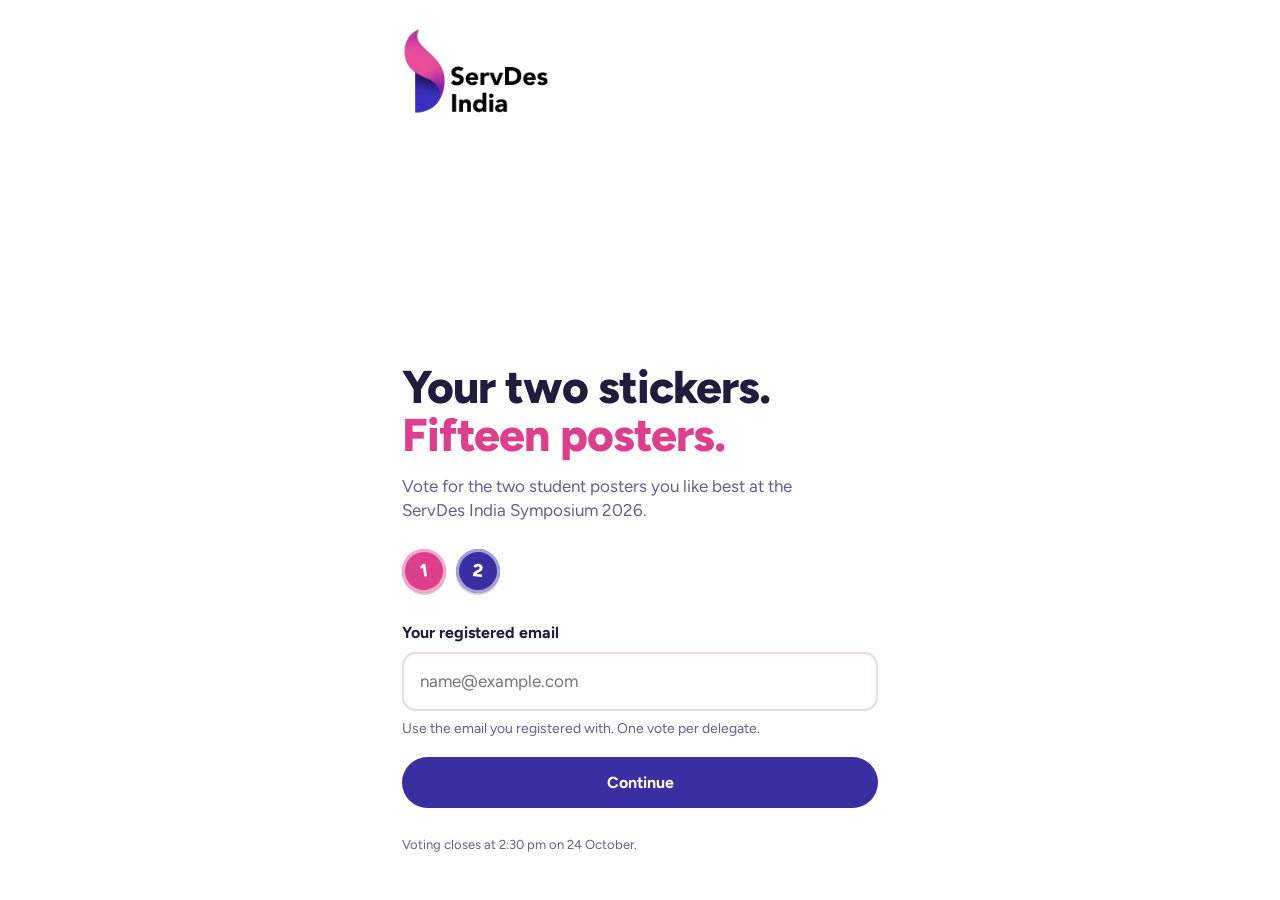
==== index.html @ 88c391ee "Poster voting site for ServDes India Symposium 2026" ====
<!DOCTYPE html>
<html lang="en">
<head>
<meta charset="utf-8">
<meta name="viewport" content="width=device-width, initial-scale=1, viewport-fit=cover">
<title>Poster voting – ServDes India Symposium 2026</title>
<link rel="preconnect" href="https://fonts.googleapis.com">
<link rel="preconnect" href="https://fonts.gstatic.com" crossorigin>
<link href="https://fonts.googleapis.com/css2?family=Figtree:wght@400;500;700;800&display=swap" rel="stylesheet">
<link rel="stylesheet" href="style.css">
<style>
/* ---------- sign-in ---------- */
.gate{min-height:100svh;display:flex;flex-direction:column;padding:28px 22px 32px;max-width:520px;margin:0 auto}
.gate .logo{width:150px;margin-bottom:auto}
.gate h1{font-size:clamp(34px,9vw,46px);line-height:1.04;letter-spacing:-.02em;margin:48px 0 14px;font-weight:800}
.gate h1 span{display:block;color:var(--magenta)}
.gate p.lede{color:var(--muted);font-size:17px;margin:0 0 26px;max-width:36ch}
.gate .stickers-demo{display:flex;gap:10px;margin-bottom:28px}
.gate .stickers-demo .sticker:first-child{transform:rotate(-8deg)}
.gate .stickers-demo .sticker:last-child{transform:rotate(6deg)}
.field label{display:block;font-weight:700;margin-bottom:8px}
.field input{
  width:100%;padding:15px 16px;border:2px solid var(--line);border-radius:14px;background:#fff;font-size:17px;
}
.field input:focus{border-color:var(--indigo);outline:none}
.field .hint{font-size:14px;color:var(--muted);margin-top:8px}
.gate .btn{width:100%;margin-top:18px}
.msg{margin-top:14px;padding:12px 14px;border-radius:12px;font-size:15px}
.msg.err{background:#FDECEA;color:var(--err)}
.msg.ok{background:#E7F5EE;color:var(--ok)}
.gate .foot{margin-top:28px;font-size:13px;color:var(--muted)}

/* ---------- gallery ---------- */
.bar{
  position:sticky;top:0;z-index:20;background:rgba(255,255,255,.94);backdrop-filter:blur(8px);
  border-bottom:1px solid var(--line);padding:calc(env(safe-area-inset-top,0px) + 10px) 16px 10px;
  display:flex;align-items:center;gap:12px;
}
.bar .who{flex:1;min-width:0}
.bar .who b{display:block;font-size:16px;white-space:nowrap;overflow:hidden;text-overflow:ellipsis}
.bar .who small{color:var(--muted);font-size:13px}
.tray{display:flex;gap:6px}
.tray .sticker{width:34px;height:34px;font-size:14px}
.intro{padding:18px 16px 6px;max-width:1100px;margin:0 auto}
.intro h2{margin:0 0 4px;font-size:22px;letter-spacing:-.01em}
.intro p{margin:0;color:var(--muted)}
.grid{
  display:grid;grid-template-columns:repeat(2,minmax(0,1fr));gap:14px;
  padding:14px 16px 130px;max-width:1100px;margin:0 auto;
}
@media (min-width:700px){.grid{grid-template-columns:repeat(3,1fr);gap:20px}}
@media (min-width:1000px){.grid{grid-template-columns:repeat(5,1fr)}}
.card{position:relative;background:none;border:0;padding:0;text-align:left;display:flex;flex-direction:column}
.thumb{
  position:relative;border-radius:10px;overflow:hidden;background:var(--wash);
  aspect-ratio:1684/2384;box-shadow:0 0 0 1px var(--line);
}
.thumb img{width:100%;height:100%;object-fit:cover}
.card.picked .thumb{box-shadow:0 0 0 3px var(--pick,var(--magenta))}
.num{
  position:absolute;left:8px;top:8px;background:rgba(33,27,62,.82);color:#fff;
  font-size:12px;font-weight:700;padding:3px 8px;border-radius:999px;
}
.card .stuck{position:absolute;right:-6px;top:-8px;transform:rotate(9deg) scale(.6);opacity:0;transition:transform .25s cubic-bezier(.3,1.6,.5,1),opacity .15s}
.card.picked .stuck{transform:rotate(9deg) scale(1);opacity:1}
.meta{padding:8px 2px 0}
.meta .team{font-weight:800;font-size:15px}
.meta .title{font-size:13px;color:var(--muted);display:-webkit-box;-webkit-line-clamp:2;-webkit-box-orient:vertical;overflow:hidden}
.place{
  margin-top:8px;border:2px solid var(--line);background:#fff;border-radius:999px;
  padding:9px 10px;font-weight:700;font-size:14px;min-height:42px;
}
.card.picked .place{background:var(--wash);border-color:transparent}

.dock{
  position:fixed;left:0;right:0;bottom:0;z-index:30;
  padding:12px 16px calc(env(safe-area-inset-bottom,0px) + 12px);
  background:#fff;border-top:1px solid var(--line);
  display:flex;align-items:center;gap:12px;
}
.dock .status{flex:1;font-size:14px;color:var(--muted)}
.dock .status b{color:var(--ink)}
.dock .btn{flex:none}

/* ---------- viewer ---------- */
.viewer{position:fixed;inset:0;z-index:50;background:#16122C;display:flex;flex-direction:column}
.viewer header,.viewer footer{display:flex;align-items:center;gap:10px;padding:10px 12px;color:#fff}
.viewer header{padding-top:calc(env(safe-area-inset-top,0px) + 10px)}
.viewer header .t{flex:1;min-width:0}
.viewer header .t b{display:block;white-space:nowrap;overflow:hidden;text-overflow:ellipsis}
.viewer header .t small{opacity:.7}
.viewer .stage{flex:1;overflow:auto;-webkit-overflow-scrolling:touch;display:flex}
.viewer .stage img{margin:auto;max-height:100%;max-width:100%;object-fit:contain;transition:none}
.viewer .stage.zoom img{max-height:none;max-width:none;width:240%}
.viewer footer{padding-bottom:calc(env(safe-area-inset-bottom,0px) + 12px)}
.icon{background:rgba(255,255,255,.12);border:0;color:#fff;width:46px;height:46px;border-radius:50%;font-size:20px;flex:none}
.viewer footer .btn{flex:1}
.viewer .hintz{color:rgba(255,255,255,.65);font-size:12px;text-align:center;padding:0 0 4px}

/* ---------- confirm & done ---------- */
.sheet{position:fixed;inset:0;z-index:60;background:rgba(22,18,44,.55);display:flex;align-items:flex-end;justify-content:center}
.sheet .panel{background:#fff;width:100%;max-width:520px;border-radius:22px 22px 0 0;padding:22px 20px calc(env(safe-area-inset-bottom,0px) + 20px)}
.sheet h3{margin:0 0 14px;font-size:22px}
.pick-row{display:flex;gap:12px;align-items:center;padding:10px 0;border-top:1px solid var(--line)}
.pick-row img{width:48px;border-radius:6px;box-shadow:0 0 0 1px var(--line)}
.pick-row > div:last-child{flex:1;min-width:0}
.pick-row b{display:block}
.pick-row small{color:var(--muted);display:-webkit-box;-webkit-line-clamp:1;-webkit-box-orient:vertical;overflow:hidden}
.sheet .actions{display:flex;gap:10px;margin-top:16px}
.sheet .actions .btn{flex:1}

.done{min-height:100svh;display:flex;flex-direction:column;justify-content:center;padding:32px 24px;max-width:520px;margin:0 auto;text-align:left}
.done .board{display:flex;gap:14px;margin-bottom:26px}
.done .board .p{position:relative;width:110px}
.done .board .p img{border-radius:8px;box-shadow:0 0 0 1px var(--line)}
.done .board .p .sticker{position:absolute;right:-10px;top:-10px;transform:rotate(9deg)}
.done h1{font-size:36px;line-height:1.05;margin:0 0 12px;letter-spacing:-.02em}
.done p{color:var(--muted);font-size:17px;margin:0 0 8px}
</style>
</head>
<body>

<!-- Sign-in -->
<section class="gate" id="gate">
  <img class="logo" src="assets/servdes-logo.png" alt="ServDes India">
  <h1>Your two stickers.<span>Fifteen posters.</span></h1>
  <p class="lede">Vote for the two student posters you like best at the ServDes India Symposium 2026.</p>
  <div class="stickers-demo" aria-hidden="true"><div class="sticker s1">1</div><div class="sticker s2">2</div></div>
  <form id="gateForm" novalidate>
    <div class="field">
      <label for="email">Your registered email</label>
      <input id="email" type="email" inputmode="email" autocomplete="email" autocapitalize="off" spellcheck="false" placeholder="name@example.com" required>
      <div class="hint">Use the email you registered with. One vote per delegate.</div>
    </div>
    <button class="btn" id="gateBtn" type="submit">Continue</button>
    <div class="msg hidden" id="gateMsg" role="alert"></div>
  </form>
  <p class="foot" id="closeNote"></p>
</section>

<!-- Gallery -->
<section id="gallery" class="hidden">
  <div class="bar">
    <div class="who"><b id="hello">Hi</b><small>Tap a poster to see it full size</small></div>
    <div class="tray" id="tray" aria-label="Your stickers"></div>
  </div>
  <div class="intro">
    <h2>Place your two stickers</h2>
    <p>Pick the two posters you like best. You can move a sticker until you submit.</p>
  </div>
  <div class="grid" id="grid"></div>
  <div class="dock">
    <div class="status" id="dockStatus"></div>
    <button class="btn magenta" id="reviewBtn" disabled>Submit votes</button>
  </div>
</section>

<!-- Full-size viewer -->
<div class="viewer hidden" id="viewer" role="dialog" aria-modal="true" aria-labelledby="vTeam">
  <header>
    <div class="t"><b id="vTeam"></b><small id="vNum"></small></div>
    <button class="icon" id="vClose" aria-label="Close">✕</button>
  </header>
  <div class="stage" id="vStage"><img id="vImg" alt=""></div>
  <div class="hintz">Double-tap to zoom</div>
  <footer>
    <button class="icon" id="vPrev" aria-label="Previous poster">‹</button>
    <button class="btn" id="vPlace">Place sticker</button>
    <button class="icon" id="vNext" aria-label="Next poster">›</button>
  </footer>
</div>

<!-- Confirm -->
<div class="sheet hidden" id="confirm" role="dialog" aria-modal="true" aria-labelledby="cTitle">
  <div class="panel">
    <h3 id="cTitle">Submit these two?</h3>
    <div id="cList"></div>
    <div class="msg hidden" id="cMsg" role="alert"></div>
    <div class="actions">
      <button class="btn secondary" id="cBack">Change</button>
      <button class="btn magenta" id="cSend">Submit votes</button>
    </div>
  </div>
</div>

<!-- Done -->
<section class="done hidden" id="done">
  <div class="board" id="doneBoard"></div>
  <h1 id="doneTitle">Your votes are in.</h1>
  <p id="doneText">Thank you for voting. Winners will be announced at the Awards and Recognition Ceremony at 4:00 PM in VKS 003.</p>
  <p style="margin-top:22px"><button class="btn secondary" id="another">Vote with another email</button></p>
</section>

<script src="config.js"></script>
<script src="posters.js"></script>
<script>
(function(){
  const C = window.VOTE_CONFIG, P = window.POSTERS, N = C.VOTES_PER_PERSON;
  const $ = id => document.getElementById(id);
  const state = { email:"", name:"", picks:[], view:0 };
  const byId = Object.fromEntries(P.map(p => [p.id, p]));

  const closeAt = new Date(C.CLOSE_AT);
  $("closeNote").textContent = "Voting closes at " + closeAt.toLocaleTimeString("en-IN",{hour:"numeric",minute:"2-digit",timeZone:"Asia/Kolkata"}) + " on 24 October.";

  const ERRORS = {
    missing_email: "Enter your registered email to continue.",
    not_registered: "This email isn't on the delegate list. Check the spelling, or ask at the registration desk to be added.",
    already_voted: "This email has already voted. Thank you for taking part.",
    closed: "Voting closed at 2:30 PM. Results will be announced at 4:00 PM.",
    bad_choices: "Pick exactly two different posters, then submit again.",
    network: "Couldn't reach the voting server. Check your internet connection and try again."
  };

  async function api(body){
    try{
      const r = await fetch(C.API_URL, { method:"POST", body: JSON.stringify(body) });
      return await r.json();
    }catch(e){ return { ok:false, error:"network" }; }
  }
  function show(el, text, kind){ el.textContent = text; el.className = "msg " + kind; }

  // already voted on this phone?
  try{
    const prev = JSON.parse(localStorage.getItem("servdes-voted") || "null");
    if(prev && prev.picks) { state.name = prev.name; state.picks = prev.picks; finish(true); }
  }catch(e){}

  /* ---- sign-in ---- */
  $("gateForm").addEventListener("submit", async e => {
    e.preventDefault();
    const email = $("email").value.trim().toLowerCase();
    const msg = $("gateMsg");
    if(!/^\S+@\S+\.\S+$/.test(email)){ show(msg, "Enter a valid email address, like name@example.com.", "err"); return; }
    $("gateBtn").disabled = true; $("gateBtn").textContent = "Checking…"; msg.className = "msg hidden";
    const res = await api({ action:"check", email });
    $("gateBtn").disabled = false; $("gateBtn").textContent = "Continue";
    if(!res.ok){ show(msg, ERRORS[res.error] || ERRORS.network, res.error === "already_voted" ? "ok" : "err"); return; }
    state.email = email; state.name = res.name || "";
    $("hello").textContent = state.name ? "Hi " + state.name.split(" ")[0] : "Hi there";
    $("gate").classList.add("hidden"); $("gallery").classList.remove("hidden");
    window.scrollTo(0,0);
  });

  /* ---- gallery ---- */
  const grid = $("grid");
  P.forEach((p, i) => {
    const card = document.createElement("div");
    card.className = "card"; card.dataset.id = p.id;
    card.innerHTML = `
      <button class="thumb" style="border:0;padding:0" aria-label="View ${p.team} poster full size">
        <img loading="lazy" src="posters/${p.id}-thumb.jpg" alt="">
        <span class="num">${p.id.replace("P","")}</span>
      </button>
      <div class="sticker s1 stuck" aria-hidden="true"></div>
      <div class="meta"><div class="team">${p.team}</div><div class="title">${p.title}</div></div>
      <button class="place">Place sticker</button>`;
    card.querySelector(".thumb").addEventListener("click", () => openViewer(i));
    card.querySelector(".place").addEventListener("click", () => toggle(p.id));
    grid.appendChild(card);
  });

  function toggle(id){
    const at = state.picks.indexOf(id);
    if(at > -1) state.picks.splice(at,1);
    else if(state.picks.length < N) state.picks.push(id);
    else { nudgeTray(); return false; }
    render(); return true;
  }
  function nudgeTray(){
    $("dockStatus").innerHTML = "<b>Both stickers placed.</b> Remove one to move it.";
    const t = $("tray"); t.animate([{transform:"translateX(0)"},{transform:"translateX(-6px)"},{transform:"translateX(6px)"},{transform:"translateX(0)"}],{duration:260});
  }
  function render(){
    document.querySelectorAll(".card").forEach(card => {
      const k = state.picks.indexOf(card.dataset.id);
      const st = card.querySelector(".stuck"), btn = card.querySelector(".place");
      card.classList.toggle("picked", k > -1);
      if(k > -1){
        st.className = "sticker s" + (k+1) + " stuck"; st.textContent = k+1;
        card.style.setProperty("--pick", k === 0 ? "var(--magenta)" : "var(--indigo)");
        btn.textContent = "Remove sticker";
      } else btn.textContent = "Place sticker";
    });
    const tray = $("tray"); tray.innerHTML = "";
    for(let i=0;i<N;i++){
      const used = i < state.picks.length;
      const s = document.createElement("div");
      s.className = "sticker " + (used ? "empty" : "s"+(i+1)); s.textContent = i+1;
      tray.appendChild(s);
    }
    const left = N - state.picks.length;
    $("dockStatus").innerHTML = left === 0 ? "<b>Both stickers placed.</b> Ready to submit." :
      `<b>${left} sticker${left>1?"s":""} left</b> to place`;
    $("reviewBtn").disabled = left !== 0;
    if(!$("viewer").classList.contains("hidden")) syncViewerBtn();
  }

  /* ---- viewer ---- */
  function openViewer(i){
    state.view = i; paintViewer();
    $("viewer").classList.remove("hidden"); document.body.style.overflow = "hidden";
    $("vClose").focus();
  }
  function paintViewer(){
    const p = P[state.view];
    $("vStage").classList.remove("zoom"); $("vStage").scrollTo(0,0);
    $("vImg").src = `posters/${p.id}.jpg`; $("vImg").alt = p.title;
    $("vTeam").textContent = p.team; $("vNum").textContent = "Poster " + p.id.replace("P","") + " of " + P.length;
    syncViewerBtn();
  }
  function syncViewerBtn(){
    const id = P[state.view].id, k = state.picks.indexOf(id);
    const b = $("vPlace");
    if(k > -1){ b.textContent = "Remove sticker " + (k+1); b.className = "btn secondary"; b.disabled = false; }
    else if(state.picks.length >= N){ b.textContent = "Both stickers placed"; b.className = "btn"; b.disabled = true; }
    else { b.textContent = "Place sticker " + (state.picks.length+1); b.className = "btn " + (state.picks.length ? "" : "magenta"); b.disabled = false; }
  }
  function closeViewer(){ $("viewer").classList.add("hidden"); document.body.style.overflow = ""; }
  $("vClose").onclick = closeViewer;
  $("vPrev").onclick = () => { state.view = (state.view - 1 + P.length) % P.length; paintViewer(); };
  $("vNext").onclick = () => { state.view = (state.view + 1) % P.length; paintViewer(); };
  $("vPlace").onclick = () => toggle(P[state.view].id);
  let lastTap = 0;
  $("vStage").addEventListener("click", e => {
    const now = Date.now();
    if(now - lastTap < 320){
      const st = $("vStage"), zoom = !st.classList.contains("zoom");
      st.classList.toggle("zoom", zoom);
      if(zoom){ const r = st.getBoundingClientRect(); const fx = (e.clientX - r.left)/r.width, fy = (e.clientY - r.top)/r.height;
        requestAnimationFrame(() => st.scrollTo(fx*(st.scrollWidth - r.width), fy*(st.scrollHeight - r.height))); }
    }
    lastTap = now;
  });
  document.addEventListener("keydown", e => {
    if($("viewer").classList.contains("hidden")) return;
    if(e.key === "Escape") closeViewer();
    if(e.key === "ArrowLeft") $("vPrev").click();
    if(e.key === "ArrowRight") $("vNext").click();
  });

  /* ---- confirm & submit ---- */
  $("reviewBtn").onclick = () => {
    $("cList").innerHTML = state.picks.map((id,k) => `
      <div class="pick-row"><div class="sticker s${k+1}">${k+1}</div>
      <img src="posters/${id}-thumb.jpg" alt=""><div><b>${byId[id].team}</b><small>${byId[id].title}</small></div></div>`).join("");
    $("cMsg").className = "msg hidden";
    $("confirm").classList.remove("hidden"); $("cSend").focus();
  };
  $("cBack").onclick = () => $("confirm").classList.add("hidden");
  $("cSend").onclick = async () => {
    const b = $("cSend"); b.disabled = true; b.textContent = "Submitting…";
    const res = await api({ action:"vote", email: state.email, choices: state.picks });
    b.disabled = false; b.textContent = "Submit votes";
    if(!res.ok){ show($("cMsg"), ERRORS[res.error] || ERRORS.network, "err"); return; }
    try{ localStorage.setItem("servdes-voted", JSON.stringify({ name: state.name, picks: state.picks })); }catch(e){}
    $("confirm").classList.add("hidden");
    finish(false);
  };

  function finish(returning){
    $("gate").classList.add("hidden"); $("gallery").classList.add("hidden");
    $("doneBoard").innerHTML = state.picks.map((id,k) => byId[id] ? `
      <div class="p"><img src="posters/${id}-thumb.jpg" alt="${byId[id].team}"><div class="sticker s${k+1}">${k+1}</div></div>` : "").join("");
    if(state.name) $("doneTitle").textContent = "Thank you, " + state.name.split(" ")[0] + ". Your votes are in.";
    if(returning) $("doneText").textContent = "You've already voted from this phone. Winners will be announced at the Awards and Recognition Ceremony at 4:00 PM in VKS 003.";
    $("done").classList.remove("hidden"); window.scrollTo(0,0);
  }

  $("another").onclick = () => {
    try{ localStorage.removeItem("servdes-voted"); }catch(e){}
    state.email = ""; state.name = ""; state.picks = []; render();
    $("email").value = ""; $("gateMsg").className = "msg hidden";
    $("done").classList.add("hidden"); $("gate").classList.remove("hidden"); $("email").focus();
  };

  render();
})();
</script>
</body>
</html>
---- style.css ----
:root{
  --magenta:#DE3F8C;
  --magenta-deep:#B82A70;
  --indigo:#3A2EA3;
  --wash:#FCEEF6;
  --ink:#211B3E;
  --muted:#675F86;
  --line:#EAD9E6;
  --paper:#FFFFFF;
  --ok:#1D7A53;
  --err:#B3261E;
  color-scheme: light;
}
*{box-sizing:border-box}
html,body{margin:0}
body{
  font-family:"Figtree",system-ui,-apple-system,"Segoe UI",Roboto,sans-serif;
  color:var(--ink);background:var(--paper);
  -webkit-font-smoothing:antialiased;line-height:1.45;
  padding-bottom:env(safe-area-inset-bottom,0px);
}
button,input{font:inherit;color:inherit}
button{cursor:pointer}
:focus-visible{outline:3px solid var(--indigo);outline-offset:2px}
img{max-width:100%;display:block}
.hidden{display:none !important}

/* stickers */
.sticker{
  width:44px;height:44px;border-radius:50%;
  display:grid;place-items:center;
  font-weight:800;font-size:18px;color:#fff;
  box-shadow:0 2px 0 rgba(0,0,0,.18), inset 0 0 0 3px rgba(255,255,255,.55);
  flex:none;
}
.sticker.s1{background:var(--magenta)}
.sticker.s2{background:var(--indigo)}
.sticker.empty{background:transparent;box-shadow:none;border:2px dashed #CDB9CB;color:#CDB9CB}

.btn{
  border:0;border-radius:999px;padding:14px 22px;font-weight:700;
  background:var(--indigo);color:#fff;min-height:48px;
}
.btn:disabled{background:#CFC9E3;color:#fff;cursor:not-allowed}
.btn.secondary{background:var(--wash);color:var(--ink)}
.btn.magenta{background:var(--magenta)}
@media (prefers-reduced-motion: reduce){*{animation:none !important;transition:none !important}}
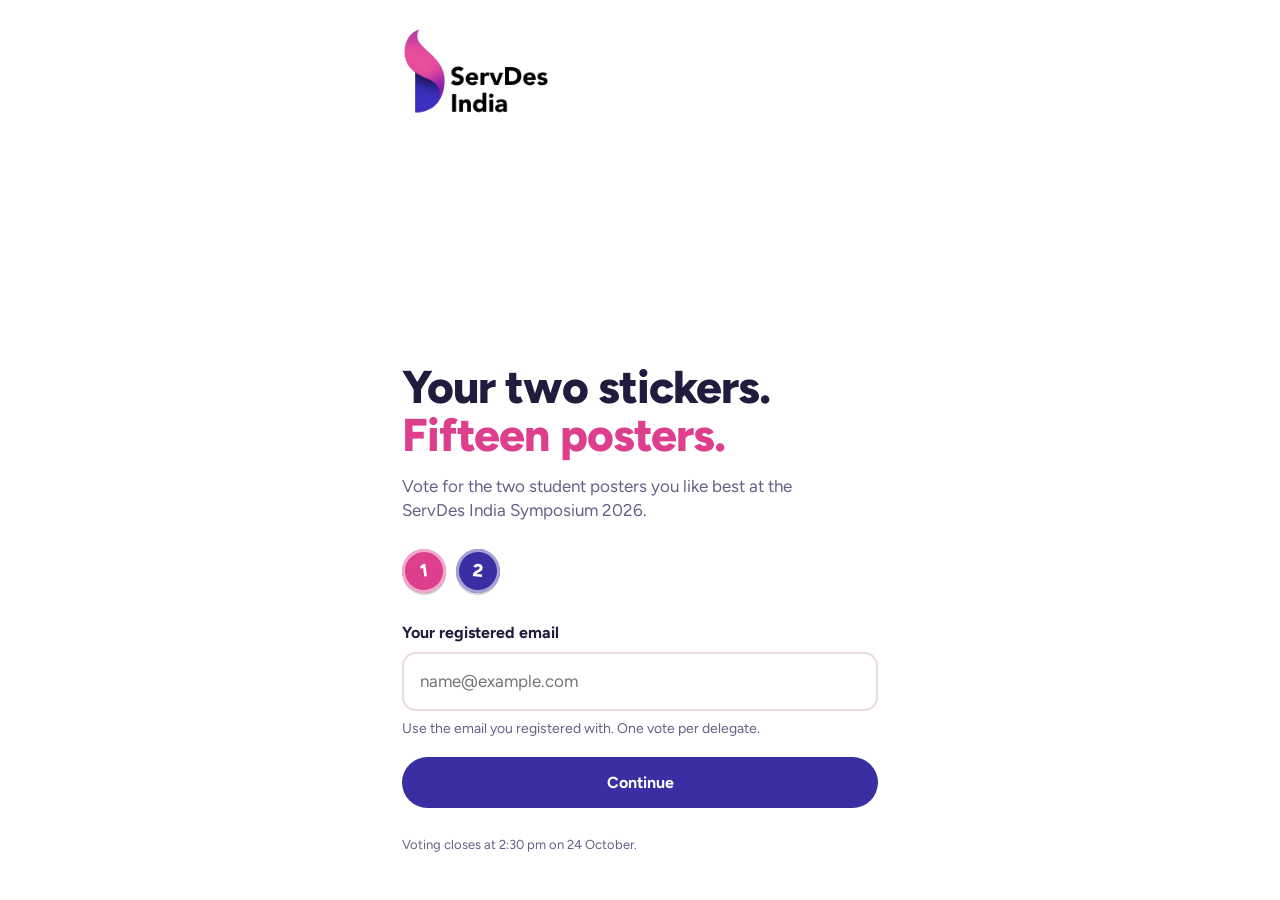
==== commit 6a6f8314: "GET-based voting" ====
--- a/index.html
+++ b/index.html
@@ -214,7 +214,9 @@
 
   async function api(body){
     try{
-      const r = await fetch(C.API_URL, { method:"POST", body: JSON.stringify(body) });
+      const q = new URLSearchParams({ action: body.action, email: body.email || "" });
+      if(body.choices) q.set("choices", body.choices.join(","));
+      const r = await fetch(C.API_URL + "?" + q.toString());
       return await r.json();
     }catch(e){ return { ok:false, error:"network" }; }
   }
